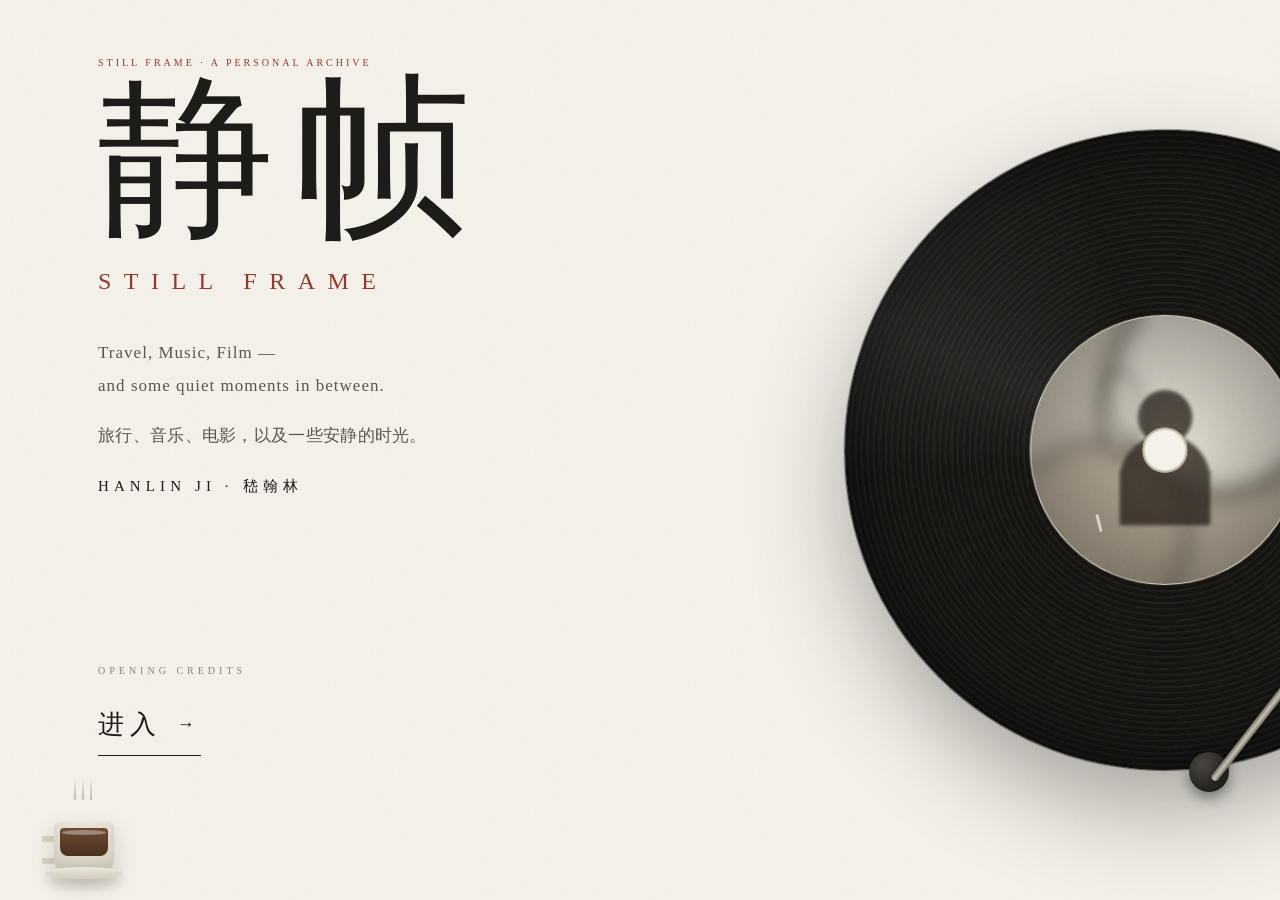
==== index.html @ 7af63ce1 "first commit" ====
<!DOCTYPE html>
<html lang="zh-CN">
<head>
  <meta charset="UTF-8">
  <meta name="viewport" content="width=device-width, initial-scale=1.0">
  <meta name="description" content="静帧 · 嵇翰林 HANLIN JI 的个人网站。旅行、音乐、电影，以及一些安静的时光。">
  <meta name="theme-color" content="#f4f1ea">
  <title>静帧 · Still Frame — 嵇翰林</title>
  <link rel="stylesheet" href="style1.css">
</head>
<body>
  <a class="skip-link" href="#main">跳到主要内容</a>

  <main id="main" class="cover">
    <div class="cover__inner">
      <p class="kicker kicker--russet">STILL FRAME · A PERSONAL ARCHIVE</p>
      <h1 class="cover__brand">静帧</h1>
      <p class="cover__brand-en">STILL FRAME</p>
      <p class="cover__sub">Travel, Music, Film —<br>and some quiet moments in between.</p>
      <p class="cover__sub-cn">旅行、音乐、电影，以及一些安静的时光。</p>
      <p class="cover__name">HANLIN JI · 嵇翰林</p>

      <div class="cover__entry">
        <span class="opening-credits">Opening Credits</span>
        <a class="enter-btn" href="journal1.html">
          进入
          <span class="arrow" aria-hidden="true">→</span>
        </a>
      </div>
    </div>

    <!-- 唱片场景（纯装饰） -->
    <div class="vinyl-scene" aria-hidden="true">
      <div class="vinyl">
        <div class="vinyl__disc">
          <div class="vinyl__label">
            <img src="assets/portrait1.jpg" alt="占位照片：此处可替换为嵇翰林本人照片">
          </div>
          <div class="vinyl__hole"></div>
        </div>
      </div>
      <div class="tonearm">
        <div class="tonearm__pivot"></div>
        <div class="tonearm__arm"></div>
        <div class="tonearm__head"></div>
        <div class="tonearm__needle"></div>
      </div>
    </div>

    <!-- 咖啡杯（唱片另一侧，不旋转） -->
    <div class="coffee" aria-hidden="true">
      <span class="coffee__steam"></span>
      <span class="coffee__steam"></span>
      <span class="coffee__steam"></span>
      <div class="coffee__handle"></div>
      <div class="coffee__cup"></div>
      <div class="coffee__saucer"></div>
    </div>
  </main>

  <script src="app1.js"></script>
</body>
</html>
---- style1.css ----
/* ============================================================
   静帧 · Still Frame
   主题：纸上放映室 · The Paper Screening Room
   纯 HTML / CSS / JavaScript — 无框架
   一屏呈现：每页占满一个视口，不产生纵向滚动
   ============================================================ */

/* ---------- 设计令牌 ---------- */
:root {
  --paper: #f4f1ea;
  --paper-2: #ece7dc;
  --paper-3: #e4ded2;
  --ink: #1e1c18;
  --ink-soft: #5c574d;
  --ink-faint: #8a8375;
  --slate: #6e7b84;
  --coffee: #7a5c43;
  --coffee-deep: #5e4430;
  --russet: #8c3b2e;
  --russet-deep: #6e2c22;
  --line: #d8d1c2;
  --line-strong: #c3b9a6;

  --font-serif: "Songti SC", "STSong", "SimSun", "Noto Serif SC", "Source Han Serif SC", serif;
  --font-sans: "PingFang SC", "Hiragino Sans GB", "Microsoft YaHei", "Source Han Sans SC", "Segoe UI", sans-serif;
  --font-latin: "Georgia", "Times New Roman", "Iowan Old Style", serif;

  --shell-max: 1180px;
  --gutter: clamp(18px, 4vw, 48px);
  --head-h: 56px;
  --foot-h: 58px;
  --ease: cubic-bezier(.2, .7, .3, 1);
}

*, *::before, *::after { box-sizing: border-box; }
html { -webkit-text-size-adjust: 100%; }

body {
  margin: 0;
  height: 100dvh;
  display: flex;
  flex-direction: column;
  overflow: hidden;
  background: var(--paper);
  color: var(--ink);
  font-family: var(--font-sans);
  font-size: 15px;
  line-height: 1.7;
  letter-spacing: 0.02em;
  -webkit-font-smoothing: antialiased;
}

/* ============================================================
   页面转场：推拉镜头（进入推近 / 离开拉远）
   ============================================================ */
/* 进入：镜头缓缓推近，画面由远及近落定 */
.page, .cover {
  animation: lens-in .9s cubic-bezier(.16, 1, .3, 1) both;
}
@keyframes lens-in {
  from {
    opacity: 0;
    transform: scale(1.06);
  }
  to {
    opacity: 1;
    transform: scale(1);
  }
}

/* 离开：镜头拉远，画面缩小淡出 */
body.is-leaving .page,
body.is-leaving .cover {
  animation: lens-out .45s cubic-bezier(.55, 0, 1, .45) both;
}
@keyframes lens-out {
  from {
    opacity: 1;
    transform: scale(1);
  }
  to {
    opacity: 0;
    transform: scale(.955);
  }
}
body::before {
  content: "";
  position: fixed; inset: 0; z-index: 0; pointer-events: none; opacity: 0.5;
  background-image: url("data:image/svg+xml,%3Csvg xmlns='http://www.w3.org/2000/svg' width='180' height='180'%3E%3Cfilter id='n'%3E%3CfeTurbulence type='fractalNoise' baseFrequency='0.85' numOctaves='2' stitchTiles='stitch'/%3E%3C/filter%3E%3Crect width='100%25' height='100%25' filter='url(%23n)' opacity='0.05'/%3E%3C/svg%3E");
}
img { max-width: 100%; display: block; }
a { color: inherit; }
button { font-family: inherit; font-size: inherit; color: inherit; background: none; border: none; cursor: pointer; padding: 0; }
:focus-visible { outline: 2px solid var(--russet); outline-offset: 3px; border-radius: 2px; }
::selection { background: var(--russet); color: var(--paper); }

.sr-only {
  position: absolute; width: 1px; height: 1px; padding: 0; margin: -1px;
  overflow: hidden; clip: rect(0,0,0,0); white-space: nowrap; border: 0;
}
.skip-link {
  position: absolute; left: 12px; top: -60px; z-index: 200;
  background: var(--ink); color: var(--paper);
  padding: 10px 18px; font-size: 12px; letter-spacing: .12em;
  transition: top .2s var(--ease);
}
.skip-link:focus { top: 12px; }

.shell {
  position: relative; z-index: 1;
  width: 100%; max-width: var(--shell-max);
  margin-inline: auto; padding-inline: var(--gutter);
}
.kicker {
  font-family: var(--font-latin); font-size: 10px;
  letter-spacing: .3em; text-transform: uppercase; color: var(--ink-faint); margin: 0;
}
.kicker--russet { color: var(--russet); }
.page-title {
  font-family: var(--font-serif); font-weight: 500;
  letter-spacing: .04em; line-height: 1.24; margin: 0;
  font-size: clamp(24px, 4.2vw, 46px);
}
.page-title .em { color: var(--russet); }

/* ---------- 顶部导航（紧凑单行） ---------- */
.site-head {
  position: relative; z-index: 50;
  flex: 0 0 auto; height: var(--head-h);
  display: flex; align-items: center; justify-content: space-between;
  gap: 20px; padding: 0 var(--gutter);
  border-bottom: 1px solid var(--line);
}
.brand {
  text-decoration: none; font-family: var(--font-serif);
  font-size: 17px; letter-spacing: .12em; white-space: nowrap; line-height: 1.2;
}
.brand small {
  display: block; font-family: var(--font-latin);
  font-size: 8px; letter-spacing: .3em; text-transform: uppercase; color: var(--ink-faint);
}
.site-nav { display: flex; align-items: center; gap: 2px 14px; }
.site-nav a {
  text-decoration: none; font-size: 13px; letter-spacing: .05em; color: var(--ink-soft);
  padding: 6px 2px; position: relative; min-height: 44px;
  display: inline-flex; align-items: center;
}
.site-nav a::after {
  content: ""; position: absolute; left: 0; right: 100%; bottom: 3px;
  height: 1px; background: var(--russet); transition: right .3s var(--ease);
}
.site-nav a:hover { color: var(--ink); }
.site-nav a:hover::after { right: 0; }
.site-nav a[aria-current="page"] { color: var(--russet); }
.site-nav a[aria-current="page"]::after { right: 0; }
.menu-btn {
  display: none; min-height: 44px; min-width: 44px;
  align-items: center; justify-content: center;
  font-family: var(--font-latin); font-size: 11px; letter-spacing: .26em;
  color: var(--ink); border: 1px solid var(--line-strong); padding: 0 14px;
}
.menu-btn:hover { border-color: var(--russet); color: var(--russet); }

/* ---------- 页面主体：占满剩余视口 ---------- */
.page {
  position: relative; z-index: 1;
  flex: 1; min-height: 0;
  display: flex; flex-direction: column;
  overflow: hidden;
}
.page.shell { padding-inline: var(--gutter); }
.page-intro { flex: 0 0 auto; padding: 16px 0 12px; }

/* ---------- 页脚：继续放映 ---------- */
.next-film-wrap {
  flex: 0 0 auto; height: var(--foot-h);
  border-top: 1px solid var(--line);
  display: flex; align-items: center; justify-content: flex-start;
}
.page:not(.shell) .next-film-wrap { padding-inline: var(--gutter); }
.next-film {
  display: inline-flex; align-items: baseline; gap: 14px;
  text-decoration: none; font-family: var(--font-serif);
  font-size: 18px; letter-spacing: .1em;
  padding: 8px 0 4px; min-height: 44px;
  border-bottom: 1px solid var(--line-strong);
  transition: color .3s var(--ease), border-color .3s var(--ease);
}
.next-film .arrow { font-family: var(--font-latin); font-size: .8em; transition: transform .3s var(--ease); }
.next-film:hover { color: var(--russet); border-color: var(--russet); }
.next-film:hover .arrow { transform: translateX(8px); }

/* ============================================================
   首页 · 封面（单屏）
   ============================================================ */
.cover {
  position: relative; flex: 1; min-height: 0;
  overflow: hidden; display: flex; flex-direction: column;
}
.cover__inner {
  position: relative; z-index: 2; flex: 1;
  max-width: var(--shell-max); margin-inline: auto; width: 100%;
  padding: clamp(28px, 6vh, 60px) var(--gutter) clamp(110px, 16vh, 170px);
  display: flex; flex-direction: column; justify-content: center;
  pointer-events: none;
}
.cover__inner > * { pointer-events: auto; }
.cover__brand {
  font-family: var(--font-serif); font-weight: 500;
  line-height: 1; letter-spacing: .12em;
  margin: 0 0 clamp(6px, 1.5vh, 14px);
  font-size: clamp(64px, 15vw, 176px);
  white-space: nowrap;
}
.cover__brand-en {
  font-family: var(--font-latin);
  font-size: clamp(15px, 2.6vw, 24px);
  letter-spacing: .52em;
  text-transform: uppercase;
  color: var(--russet);
  margin: 0 0 clamp(20px, 4vh, 36px);
}
.cover__sub {
  font-family: var(--font-latin); font-size: clamp(13px, 1.8vw, 17px);
  letter-spacing: .06em;
  line-height: 1.9; color: var(--ink-soft); max-width: 46ch;
  margin: 0 0 clamp(10px, 2vh, 18px);
}
.cover__sub-cn {
  font-family: var(--font-serif); font-size: clamp(13px, 1.8vw, 17px);
  line-height: 1.9; color: var(--ink-soft);
  margin: 0 0 clamp(14px, 2.5vh, 22px);
}
.cover__name {
  font-family: var(--font-latin); font-size: clamp(12px, 1.5vw, 15px);
  letter-spacing: .34em; margin: 0 0 clamp(20px, 5vh, 44px);
}
.cover__entry { margin-top: auto; }
.opening-credits {
  display: block; font-family: var(--font-latin); font-size: 10px;
  letter-spacing: .4em; text-transform: uppercase; color: var(--ink-faint); margin-bottom: 12px;
}
.enter-btn {
  display: inline-flex; align-items: center; gap: 14px;
  text-decoration: none; font-family: var(--font-serif);
  font-size: clamp(20px, 2.6vw, 26px); letter-spacing: .24em;
  padding: 12px 0 8px; min-height: 52px; border-bottom: 1px solid var(--ink);
  transition: color .3s var(--ease), border-color .3s var(--ease);
}
.enter-btn .arrow { font-family: var(--font-latin); font-size: .7em; transition: transform .3s var(--ease); }
.enter-btn:hover { color: var(--russet); border-color: var(--russet); }
.enter-btn:hover .arrow { transform: translateX(8px); }

.vinyl-scene { position: absolute; inset: 0; z-index: 1; pointer-events: none; }
.vinyl {
  position: absolute; top: 50%; right: 0;
  transform: translate(32%, -50%);
  width: clamp(300px, 58vw, 640px);
  aspect-ratio: 1; border-radius: 50%;
}
.vinyl__disc {
  position: absolute; inset: 0; border-radius: 50%;
  will-change: transform; animation: spin 26s linear infinite;
  background:
    radial-gradient(circle at 50% 50%, rgba(244,241,234,0) 0 27%, var(--line-strong) 27.4%, rgba(244,241,234,0) 27.9%),
    radial-gradient(circle at 50% 50%, rgba(244,241,234,0) 0 74%, rgba(255,255,255,.04) 74.5%, rgba(255,255,255,0) 75%),
    repeating-radial-gradient(circle at 50% 50%, #141311 0 2px, #201f1b 2px 4px, #171613 4px 6px),
    linear-gradient(130deg, #201f1b, #11100e 55%, #26241f);
  box-shadow: 0 0 0 1px rgba(0,0,0,.5), inset 0 0 60px rgba(0,0,0,.6), 0 40px 90px rgba(30,28,24,.35);
}
.vinyl__disc::before {
  content: ""; position: absolute; inset: 0; border-radius: 50%;
  background: conic-gradient(from 200deg, rgba(255,255,255,0) 0 18%, rgba(255,255,255,.07) 26%, rgba(255,255,255,0) 40% 100%);
}
.vinyl__label {
  position: absolute; inset: 29%; border-radius: 50%; overflow: hidden;
  background: var(--paper-2); box-shadow: 0 0 0 1px var(--line), inset 0 0 0 6px var(--paper-3);
}
.vinyl__label img { width: 100%; height: 100%; object-fit: cover; }
.vinyl__hole {
  position: absolute; left: 50%; top: 50%; width: 7%; aspect-ratio: 1;
  transform: translate(-50%, -50%); border-radius: 50%;
  background: var(--paper); box-shadow: inset 0 0 0 2px var(--line-strong);
}
.tonearm { position: absolute; right: 4%; bottom: 12%; width: 260px; height: 260px; }
.tonearm__pivot {
  position: absolute; right: 0; bottom: 0; width: 40px; height: 40px; border-radius: 50%;
  background: radial-gradient(circle at 35% 30%, #4a4742, #24221e 70%);
  box-shadow: 0 6px 14px rgba(0,0,0,.4);
}
.tonearm__arm {
  position: absolute; right: 12px; bottom: 12px; width: 8px; height: 190px; border-radius: 4px;
  background: linear-gradient(90deg, #6f6a60, #c9c3b6 50%, #6f6a60);
  transform-origin: 50% 100%; transform: rotate(38deg);
  box-shadow: 0 2px 6px rgba(0,0,0,.35);
}
.tonearm__head {
  position: absolute; right: 12px; bottom: 12px; width: 8px; height: 190px;
  transform-origin: 50% 100%; transform: rotate(38deg);
}
.tonearm__head::after {
  content: ""; position: absolute; left: 50%; top: -12px; transform: translateX(-50%);
  width: 42px; height: 28px; border-radius: 8px 8px 12px 12px;
  background: linear-gradient(180deg, #33302b, #1b1a17); box-shadow: 0 4px 10px rgba(0,0,0,.4);
}
.tonearm__needle {
  position: absolute; left: 50%; top: -18px; transform: translateX(-50%) rotate(-14deg);
  width: 3px; height: 18px; background: #d8d2c4; border-radius: 2px;
}
.coffee { position: absolute; left: var(--gutter); bottom: 26px; width: 72px; height: 96px; z-index: 2; }
.coffee__steam {
  position: absolute; left: 50%; width: 2px; height: 22px; border-radius: 2px;
  background: linear-gradient(180deg, rgba(138,131,117,0), rgba(138,131,117,.5));
  transform-origin: 50% 100%;
}
.coffee__steam:nth-child(1) { margin-left: -10px; animation: steam 3.4s ease-in-out infinite; }
.coffee__steam:nth-child(2) { margin-left: -2px; animation: steam 4.1s ease-in-out .8s infinite; }
.coffee__steam:nth-child(3) { margin-left: 6px; animation: steam 3.7s ease-in-out 1.6s infinite; }
.coffee__cup {
  position: absolute; left: 50%; bottom: 0; transform: translateX(-50%);
  width: 60px; height: 52px; border-radius: 6px 6px 14px 14px;
  background: linear-gradient(180deg, #e8e3d8, #d8d2c4);
  box-shadow: inset 0 -10px 14px rgba(0,0,0,.08), 0 10px 22px rgba(30,28,24,.18);
}
.coffee__cup::before {
  content: ""; position: absolute; left: 6px; right: 6px; top: 6px; bottom: 18px;
  border-radius: 4px 4px 8px 8px; background: linear-gradient(180deg, #6e4a30, #4a3020);
}
.coffee__cup::after {
  content: ""; position: absolute; left: 8px; top: 8px; right: 8px; height: 5px;
  border-radius: 50%; background: rgba(255,255,255,.35);
}
.coffee__handle {
  position: absolute; left: 50%; bottom: 10px; margin-left: -42px;
  width: 24px; height: 28px; border: 6px solid #d8d2c4; border-left: none;
  border-radius: 0 16px 16px 0;
}
.coffee__saucer {
  position: absolute; left: 50%; bottom: -5px; transform: translateX(-50%);
  width: 78px; height: 12px; border-radius: 50%;
  background: linear-gradient(180deg, #ece7dc, #d4cdbd); box-shadow: 0 6px 12px rgba(30,28,24,.18);
}
@keyframes spin { to { transform: rotate(360deg); } }
@keyframes steam {
  0% { opacity: 0; transform: translateY(0) scaleX(1) rotate(0deg); }
  30% { opacity: .6; }
  70% { opacity: .3; }
  100% { opacity: 0; transform: translateY(-20px) scaleX(1.3) rotate(6deg); }
}

/* ============================================================
   journal · 纸上电影档案墙（单屏 3×3 网格）
   ============================================================ */
.journal-head {
  flex: 0 0 auto; height: var(--head-h);
  display: flex; align-items: center; justify-content: space-between;
  gap: 20px; padding: 0 var(--gutter); border-bottom: 1px solid var(--line);
}
.journal-edition {
  font-family: var(--font-latin); font-size: 10px;
  letter-spacing: .32em; text-transform: uppercase; color: var(--ink-faint);
}
.back-cover {
  text-decoration: none; font-size: 13px; letter-spacing: .08em; color: var(--ink-soft);
  display: inline-flex; align-items: center; gap: 8px; min-height: 44px; padding: 8px 2px;
}
.back-cover:hover { color: var(--russet); }

.archive {
  flex: 1; min-height: 0;
  display: grid; grid-template-columns: minmax(220px, 320px) 1fr;
  gap: clamp(24px, 4.5vw, 64px); align-items: stretch;
  padding: 20px var(--gutter) 0; overflow: hidden;
}
.archive__intro {
  display: flex; flex-direction: column;
  min-height: 0; border-right: 1px solid var(--line);
  padding-right: clamp(20px, 3vw, 44px);
}
.archive__title {
  font-family: var(--font-serif); font-weight: 500; letter-spacing: .06em;
  font-size: clamp(40px, 6.5vw, 82px); line-height: 1.06; margin: 12px 0 18px;
}
.archive__title .t2 { color: var(--russet); }
.archive__note { font-family: var(--font-serif); font-size: 13.5px; line-height: 1.95; color: var(--ink-soft); margin: 0 0 18px; }
.archive__still {
  margin: auto 0 16px; position: relative;
}
.archive__still img {
  width: 100%; aspect-ratio: 4/3; object-fit: cover;
  border: 1px solid var(--line); filter: saturate(.82) contrast(.96);
  box-shadow: 8px 8px 0 var(--paper-3);
}
.archive__meta {
  font-family: var(--font-latin); font-size: 9px;
  letter-spacing: .3em; text-transform: uppercase; color: var(--ink-faint);
}

.archive__wall {
  list-style: none; margin: 0; padding: 0;
  display: flex; flex-direction: column; justify-content: center;
  gap: 0; min-height: 0;
}
.archive__item {
  position: relative;
  display: grid; grid-template-columns: 54px 1fr auto;
  align-items: center; gap: 16px;
  padding: 14px 10px;
  border-bottom: 1px solid var(--line);
  text-decoration: none;
  transition: transform .35s var(--ease), background .35s var(--ease), border-color .35s var(--ease);
}
.archive__item:first-child { border-top: 1px solid var(--line); }
/* 错落有秩序：偶数项轻微右移 */
.archive__item:nth-child(even) { margin-left: 18px; }
.archive__item:hover {
  transform: translateX(6px);
  background: var(--paper-2);
  border-color: var(--russet);
}
.archive__item::before {
  content: ""; position: absolute; left: 0; top: 0; bottom: 0; width: 2px;
  background: var(--russet); opacity: 0; transition: opacity .35s var(--ease);
}
.archive__item:hover::before { opacity: 1; }
.archive__num {
  font-family: var(--font-latin); font-size: 13px; letter-spacing: .14em;
  color: var(--ink-faint); transition: color .3s var(--ease);
}
.archive__item:hover .archive__num { color: var(--russet); }
.archive__text .t {
  font-family: var(--font-serif); font-size: clamp(19px, 2.4vw, 24px);
  letter-spacing: .08em; margin: 0 0 2px;
}
.archive__text .d { font-size: 12.5px; color: var(--ink-soft); margin: 0; line-height: 1.5; }
.archive__arrow {
  font-family: var(--font-latin); font-size: 18px;
  color: var(--ink-faint); transition: transform .3s var(--ease), color .3s var(--ease);
}
.archive__item:hover .archive__arrow { color: var(--russet); transform: translateX(6px); }

/* ============================================================
   about · 生活方式档案（单屏）
   ============================================================ */
.profile {
  flex: 0 0 auto; display: grid; grid-template-columns: 1.05fr .95fr;
  gap: clamp(16px, 3.5vw, 48px); align-items: center; padding: 10px 0 12px;
}
.profile__lead { font-family: var(--font-serif); font-size: clamp(16px, 2.4vw, 22px); line-height: 1.9; margin: 8px 0 0; }
.profile__still img { width: 100%; aspect-ratio: 16/10; object-fit: cover; border: 1px solid var(--line); filter: saturate(.8); }
.profile__still .cap { font-family: var(--font-latin); font-size: 9px; letter-spacing: .26em; text-transform: uppercase; color: var(--ink-faint); margin-top: 6px; }

.themes {
  flex: 0 0 auto; display: grid; grid-template-columns: repeat(4, 1fr);
  border-top: 1px solid var(--line); border-bottom: 1px solid var(--line);
}
.theme-block { padding: 14px 20px 14px 0; border-right: 1px solid var(--line); }
.theme-block:last-child { border-right: none; }
.theme-block + .theme-block { padding-left: 20px; }
.theme-block .no { font-family: var(--font-latin); font-size: 10px; letter-spacing: .22em; color: var(--russet); }
.theme-block h3 { font-family: var(--font-serif); font-weight: 500; letter-spacing: .1em; font-size: 18px; margin: 6px 0 6px; }
.theme-block p { font-size: 12.5px; color: var(--ink-soft); margin: 0; }

.coffee-note {
  flex: 0 0 auto; display: grid; grid-template-columns: .72fr 1.28fr;
  gap: clamp(16px, 3vw, 40px); align-items: center; padding: 14px 0 0;
}
.coffee-note blockquote { margin: 0; font-family: var(--font-serif); font-size: clamp(15px, 2.1vw, 20px); line-height: 2; }
.coffee-note blockquote .q { color: var(--russet); }

/* 我的照片：等比缩小 + 重叠 + 轻微旋转，点击可切换叠放顺序 */
.photo-stack {
  position: relative;
  width: min(320px, 100%);
  aspect-ratio: 16 / 11;
  cursor: pointer;
}
.photo-stack:focus-visible { outline: 2px solid var(--russet); outline-offset: 6px; }
.photo-stack img {
  position: absolute;
  width: 74%;
  height: auto;
  border: 4px solid #fbf8f1;
  box-shadow: 0 6px 16px rgba(30,28,24,.28);
  object-fit: cover;
  filter: saturate(.9);
  transition: transform .4s var(--ease), z-index 0s;
}
.photo-stack__a {
  left: 0;
  top: 4%;
  transform: rotate(-3deg);
  z-index: 1;
}
.photo-stack__b {
  right: 0;
  bottom: 2%;
  transform: rotate(4deg);
  z-index: 2;
}
.photo-stack:hover .photo-stack__a { transform: rotate(-5deg) translateY(-3px); }
.photo-stack:hover .photo-stack__b { transform: rotate(6deg) translateY(-3px); }
/* 切换：下层照片 b 移到上层，同时两者错开位置 */
.photo-stack.is-swapped .photo-stack__a {
  z-index: 2;
  transform: rotate(3deg) translate(18%, 14%);
}
.photo-stack.is-swapped .photo-stack__b {
  z-index: 1;
  transform: rotate(-4deg) translate(-12%, -10%);
}
.photo-stack.is-swapped:hover .photo-stack__a { transform: rotate(4deg) translate(18%, 10%); }
.photo-stack.is-swapped:hover .photo-stack__b { transform: rotate(-6deg) translate(-12%, -14%); }

.identity {
  flex: 0 0 auto;
  display: grid;
  grid-template-columns: repeat(5, 1fr);
  grid-template-rows: repeat(2, auto);
  border-top: 1px solid var(--line);
  border-bottom: 1px solid var(--line);
  margin-top: 14px;
}
.identity__item {
  padding: 12px 16px 12px 0;
  border-right: 1px solid var(--line);
}
.identity__item:nth-child(5n) { border-right: none; }
.identity__item + .identity__item { padding-left: 16px; }
.identity__item:nth-child(n+6) { border-top: 1px solid var(--line); }
.identity__label {
  display: block;
  font-family: var(--font-latin);
  font-size: 9px;
  letter-spacing: .28em;
  text-transform: uppercase;
  color: var(--ink-faint);
  margin-bottom: 6px;
}
.identity__value {
  font-family: var(--font-serif);
  font-size: 16px;
  letter-spacing: .05em;
  color: var(--ink);
  white-space: nowrap;
}

.about-extras {
  flex: 0 0 auto;
  display: flex;
  align-items: center;
  gap: clamp(20px, 4vw, 56px);
  padding: 14px 0 0;
}
.about-tags {
  display: flex;
  align-items: center;
  flex-wrap: wrap;
  gap: 8px;
}
.about-tags__label {
  font-family: var(--font-latin);
  font-size: 9px;
  letter-spacing: .28em;
  text-transform: uppercase;
  color: var(--ink-faint);
  margin-right: 6px;
}
.about-tag {
  font-family: var(--font-serif);
  font-size: 13px;
  letter-spacing: .08em;
  padding: 4px 14px;
  border: 1px solid var(--line-strong);
  border-radius: 999px;
  color: var(--ink-soft);
}
.about-motto {
  margin: 0 0 0 auto;
  font-family: var(--font-serif);
  font-size: clamp(14px, 1.9vw, 17px);
  line-height: 1.9;
  color: var(--ink-soft);
  text-align: right;
}
.about-motto .q { color: var(--russet); }

/* ============================================================
   关系 · 软木板照片墙（错落，一屏完整呈现）
   ============================================================ */
.rel-board {
  flex: 1;
  min-height: 0;
  overflow: hidden;
  display: flex;
  flex-wrap: wrap;
  align-items: center;
  justify-content: center;
  align-content: center;
  column-gap: clamp(18px, 2.4vw, 30px);
  row-gap: clamp(16px, 2vw, 26px);
  /* 软木板质感 */
  background:
    radial-gradient(circle at 20% 30%, rgba(90,60,35,.16) 0 1.5px, transparent 2px),
    radial-gradient(circle at 80% 70%, rgba(90,60,35,.14) 0 1.5px, transparent 2px),
    radial-gradient(circle at 50% 15%, rgba(90,60,35,.12) 0 1px, transparent 1.6px),
    linear-gradient(140deg, #c9a77a, #bd9870 55%, #d2b183);
  background-size: 90px 90px, 70px 70px, 55px 55px, 100% 100%;
  border: 1px solid rgba(120,85,50,.35);
  box-shadow: inset 0 0 40px rgba(70,45,20,.25), inset 0 0 4px rgba(70,45,20,.2);
  padding: clamp(16px, 2.5vw, 30px);
}

.rel-pin {
  position: relative;
  flex: 0 0 auto;
  background: #fdfaf3;
  padding: 7px 7px 11px;
  box-shadow:
    0 1px 2px rgba(40,25,10,.2),
    0 8px 22px rgba(40,25,10,.32);
  transition: transform .4s var(--ease), box-shadow .4s var(--ease);
  cursor: zoom-in;
}
/* 照片等比缩小：按各自宽高比设定宽度，错落 + 轻微旋转 + 垂直波浪 */
.rel-pin:nth-child(1) { width: clamp(96px, 11vw, 130px); transform: rotate(-2.6deg); }
.rel-pin:nth-child(2) { width: clamp(130px, 16vw, 190px); transform: rotate(1.8deg) translateY(10px); }
.rel-pin:nth-child(3) { width: clamp(150px, 18vw, 215px); transform: rotate(-1.2deg) translateY(2px); }
.rel-pin:nth-child(4) { width: clamp(128px, 15.5vw, 185px); transform: rotate(2.4deg) translateY(12px); }
.rel-pin:nth-child(5) { width: clamp(120px, 14.5vw, 172px); transform: rotate(-1.8deg) translateY(-4px); }
.rel-pin:hover {
  transform: rotate(0deg) translateY(-6px);
  box-shadow:
    0 2px 4px rgba(40,25,10,.22),
    0 16px 34px rgba(40,25,10,.4);
  z-index: 4;
}
/* 图钉：更精致的金属图钉 */
.rel-pin::before {
  content: "";
  position: absolute;
  top: -8px; left: 50%;
  transform: translateX(-50%);
  width: 14px; height: 14px;
  border-radius: 50%;
  background: radial-gradient(circle at 32% 28%, #ffd98a, #dfa83f 45%, #a87922 70%, #7a5a1c);
  box-shadow: 0 2px 4px rgba(40,25,10,.5), inset 0 -1px 1px rgba(0,0,0,.3);
  z-index: 3;
}
.rel-pin::after {
  content: "";
  position: absolute;
  top: -2px; left: 50%;
  transform: translateX(-50%);
  width: 4px; height: 4px;
  border-radius: 50%;
  background: rgba(255,255,255,.55);
  z-index: 4;
  pointer-events: none;
}
.rel-pin img {
  width: 100%;
  height: auto;
  display: block;
  filter: sepia(.04) saturate(.95) contrast(1.01);
}
.rel-pin figcaption {
  padding-top: 8px;
  text-align: center;
}
.rel-pin__name {
  font-family: var(--font-serif);
  font-size: 13px;
  letter-spacing: .08em;
  color: var(--ink);
  display: inline-block;
  border-bottom: 1px solid var(--line-strong);
  padding-bottom: 1px;
}
.rel-note {
  flex: 0 0 auto;
  margin: 10px 0 0;
  font-size: 11px;
  color: var(--ink-faint);
  line-height: 1.6;
}

/* 照片点击放大查看（lightbox） */
.rel-lightbox {
  position: fixed;
  inset: 0;
  z-index: 2000;
  background: rgba(30, 26, 20, .6);
  backdrop-filter: blur(6px);
  -webkit-backdrop-filter: blur(6px);
  display: flex;
  align-items: center;
  justify-content: center;
  padding: 5vh 5vw;
  opacity: 0;
  pointer-events: none;
  transition: opacity .3s var(--ease);
}
.rel-lightbox.is-open {
  opacity: 1;
  pointer-events: auto;
}
.rel-lightbox__stage {
  position: relative;
  transform: scale(.92);
  transition: transform .3s var(--ease);
}
.rel-lightbox.is-open .rel-lightbox__stage { transform: scale(1); }
/* 放大视图复用照片墙的相框样式 */
.rel-lightbox .rel-pin {
  width: min(78vw, 620px);
  max-width: none;
  transform: none;
  padding: 12px 12px 18px;
  background: #fdfaf3;
  box-shadow: 0 30px 70px rgba(0,0,0,.55), 0 4px 12px rgba(0,0,0,.3);
  cursor: default;
}
.rel-lightbox .rel-pin:hover { transform: none; }
.rel-lightbox .rel-pin::before {
  width: 18px; height: 18px;
  top: -9px;
}
.rel-lightbox .rel-pin::after {
  width: 5px; height: 5px;
  top: -2px;
}
.rel-lightbox .rel-pin img {
  width: 100%;
  height: auto;
  max-height: 74vh;
  object-fit: contain;
}
.rel-lightbox .rel-pin__name { font-size: 17px; }
.rel-lightbox__close {
  position: absolute;
  top: -44px;
  right: 0;
  width: 40px;
  height: 40px;
  border-radius: 50%;
  border: 1px solid rgba(255,255,255,.4);
  background: rgba(0,0,0,.35);
  color: #fff;
  font-size: 22px;
  line-height: 1;
  display: inline-flex;
  align-items: center;
  justify-content: center;
  cursor: pointer;
  transition: background .3s var(--ease), transform .3s var(--ease);
}
.rel-lightbox__close:hover { background: rgba(0,0,0,.6); transform: rotate(90deg); }
.rel-lightbox__hint {
  position: absolute;
  top: -40px;
  left: 0;
  color: rgba(255,255,255,.6);
  font-family: var(--font-latin);
  font-size: 10px;
  letter-spacing: .2em;
  text-transform: uppercase;
}

/* ============================================================
   journeys · 中国地图（单屏，地图铺满）
   ============================================================ */
.map-stage { flex: 1; min-height: 0; display: flex; align-items: center; justify-content: center; padding: 4px 0; }
.map-stage svg { width: 100%; height: 100%; display: block; }
.map-stage .province { fill: #f7f4ec; stroke: var(--slate); stroke-width: 0.7; }
.map-stage .island { fill: #f7f4ec; stroke: var(--slate); stroke-width: 0.9; }
.map-stage .guangdong { fill: rgba(122,92,67,.16); stroke: var(--coffee); stroke-width: 1.3; }
.map-stage .south-sea { fill: #f7f4ec; stroke: var(--slate); stroke-width: 0.6; }
.map-stage .map-inset-label { font-family: var(--font-serif); font-size: 13px; fill: var(--ink-soft); }
.map-stage .route { fill: none; stroke: var(--slate); stroke-width: 1.6; stroke-dasharray: 2 6; stroke-linecap: round; opacity: .8; }
.map-stage .city { cursor: pointer; }
.map-stage .city circle.dot {
  fill: var(--coffee); stroke: var(--russet); stroke-width: 2;
  transition: r .2s var(--ease), fill .2s var(--ease);
}
.map-stage .city text {
  font-family: var(--font-serif); font-size: 15px; letter-spacing: .05em;
  fill: var(--ink-soft); paint-order: stroke; stroke: var(--paper); stroke-width: 4px;
  transition: fill .2s var(--ease);
}
.map-stage .city:hover circle.dot, .map-stage .city:focus circle.dot { fill: var(--russet); r: 7.5; }
.map-stage .city:hover text, .map-stage .city:focus text { fill: var(--russet); }
.map-stage .city:focus { outline: none; }

.map-legend {
  flex: 0 0 auto; display: flex; flex-wrap: wrap; gap: 18px; align-items: center;
  padding: 8px 0 10px; font-size: 12px; color: var(--ink-soft);
}
.map-legend .swatch { display: inline-flex; align-items: center; gap: 8px; }
.map-legend .dot { width: 10px; height: 10px; border-radius: 50%; background: var(--coffee); box-shadow: inset 0 0 0 2px var(--russet); }
.map-legend .line { width: 30px; height: 0; border-top: 2px dashed var(--slate); }

.journey-copy {
  flex: 0 0 auto; display: grid; grid-template-columns: 1.1fr .9fr;
  gap: clamp(16px, 3vw, 40px); align-items: center; padding: 12px 0;
  border-top: 1px solid var(--line);
}
.journey-copy blockquote { margin: 0; font-family: var(--font-serif); font-size: clamp(14px, 2vw, 18px); line-height: 1.9; color: var(--ink-soft); }
.journey-copy .lines p { font-family: var(--font-serif); margin: 0 0 6px; line-height: 1.7; font-size: 14px; }
.journey-copy .lines p::before { content: "— "; color: var(--russet); }

/* ============================================================
   music · 唱片（单屏，分类排版）
   ============================================================ */
.now-playing {
  flex: 0 0 auto; display: grid; grid-template-columns: 150px 1fr;
  gap: clamp(18px, 3.5vw, 48px); align-items: center; padding: 10px 0;
}
.now-playing__cover {
  position: relative; width: 150px; aspect-ratio: 1; border-radius: 50%;
  overflow: hidden; box-shadow: 0 16px 40px rgba(30,28,24,.26); border: 1px solid var(--line);
}
.now-playing__cover img { width: 100%; height: 100%; object-fit: cover; filter: saturate(.85); }
.now-playing__cover::after {
  content: ""; position: absolute; left: 50%; top: 50%; width: 14%; aspect-ratio: 1;
  transform: translate(-50%,-50%); border-radius: 50%;
  background: var(--paper); box-shadow: inset 0 0 0 2px var(--line-strong);
}
.now-playing__cover.is-spinning img { animation: spin 16s linear infinite; }
.now-playing__info .track { font-family: var(--font-serif); font-size: clamp(22px, 3.4vw, 32px); letter-spacing: .05em; margin: 6px 0 2px; }
.now-playing__info .artist { color: var(--ink-soft); margin: 0 0 12px; }
.play-btn {
  display: inline-flex; align-items: center; gap: 12px; min-height: 44px;
  padding: 6px 22px; border: 1px solid var(--ink); border-radius: 999px;
  font-family: var(--font-latin); font-size: 12px; letter-spacing: .18em; text-transform: uppercase;
  transition: background .3s var(--ease), color .3s var(--ease);
}
.play-btn:hover { background: var(--ink); color: var(--paper); }
.play-btn .ico { font-size: 14px; line-height: 1; }
.waveform { display: flex; align-items: center; gap: 3px; height: 32px; margin: 8px 0 4px; max-width: 320px; }
.waveform i { flex: 1; display: block; width: 3px; background: var(--slate); opacity: .5; border-radius: 2px; height: 20%; transition: height .3s var(--ease); }
.now-playing.is-playing .waveform i { animation: wave 1.4s ease-in-out infinite; background: var(--russet); }
.now-playing.is-playing .waveform i:nth-child(2n) { animation-delay: .12s; }
.now-playing.is-playing .waveform i:nth-child(3n) { animation-delay: .24s; }
@keyframes wave { 0%, 100% { height: 18%; } 50% { height: 92%; } }

.music-scroll {
  flex: 1;
  min-height: 0;
  overflow: hidden;
  padding: 0 4px 0 0;
}

.music-cats {
  height: 100%;
  display: grid; grid-template-columns: repeat(3, 1fr);
  gap: clamp(14px, 2.5vw, 30px); padding: 14px 0 0;
  align-items: stretch;
}
.cat {
  min-height: 0;
  display: flex; flex-direction: column;
  overflow-y: auto;
  -webkit-overflow-scrolling: touch;
  padding-right: 8px;
}
.cat::-webkit-scrollbar { width: 6px; }
.cat::-webkit-scrollbar-thumb { background: var(--line-strong); border-radius: 3px; }
.cat::-webkit-scrollbar-track { background: transparent; }
.cat__label {
  flex: 0 0 auto; margin: 0 0 12px; padding-bottom: 10px;
  border-bottom: 1px solid var(--line);
  font-family: var(--font-latin); font-size: 11px; letter-spacing: .3em;
  text-transform: uppercase; color: var(--ink-faint);
}
.cat__label .cn { display: block; font-family: var(--font-serif); font-size: 20px; letter-spacing: .1em; color: var(--ink); margin-top: 2px; }
.cat ul { list-style: none; margin: 0; padding: 0; }
.cat li {
  display: flex; align-items: center; gap: 14px;
  padding: 12px 0; border-bottom: 1px solid var(--line);
}
.cat li:last-child { border-bottom: none; }
.cat li img {
  width: 58px; height: 58px; border-radius: 8px; object-fit: cover;
  border: 1px solid var(--line); flex: 0 0 auto;
}
.cat li .t { font-family: var(--font-serif); font-size: 17px; letter-spacing: .05em; }
.cat li .a { display: block; font-size: 11.5px; color: var(--ink-faint); margin-top: 2px; }

/* ============================================================
   films · 真实海报（单屏 4 列）
   ============================================================ */
.film-themes { flex: 0 0 auto; display: flex; flex-wrap: wrap; gap: 10px; padding: 8px 0 12px; }
.film-themes .tag {
  font-family: var(--font-serif); font-size: 13px; letter-spacing: .1em;
  padding: 4px 16px; border: 1px solid var(--line-strong); border-radius: 999px; color: var(--ink-soft);
}
.film-themes .tag--accent { border-color: var(--russet); color: var(--russet); }

.film-reel {
  flex: 1; min-height: 0;
  display: flex; flex-direction: column;
  gap: 10px; overflow: hidden;
}
.film-track {
  flex: 1; min-height: 0;
  display: flex; gap: clamp(14px, 2.5vw, 28px);
  overflow-x: auto; overflow-y: hidden;
  scroll-snap-type: x mandatory;
  scroll-behavior: smooth;
  padding: 2px 2px 10px;
  -webkit-overflow-scrolling: touch;
}
.film-track::-webkit-scrollbar { height: 6px; }
.film-track::-webkit-scrollbar-thumb { background: var(--line-strong); border-radius: 3px; }
.film-track::-webkit-scrollbar-track { background: transparent; }
.film-card {
  flex: 0 0 auto;
  width: clamp(180px, 24vw, 260px);
  display: flex; flex-direction: column; min-height: 0;
  scroll-snap-align: start;
}
.film-card__cover {
  flex: 1; min-height: 0; position: relative; overflow: hidden;
  border: 1px solid var(--line); background: var(--paper-2);
  aspect-ratio: 2/3;
}
.film-card__cover img { width: 100%; height: 100%; object-fit: cover; transition: transform .5s var(--ease); }
.film-card:hover .film-card__cover img { transform: scale(1.05); }
.film-card__index {
  position: absolute; top: 8px; left: 10px;
  font-family: var(--font-latin); font-size: 10px; letter-spacing: .2em;
  color: #fff; text-shadow: 0 1px 6px rgba(0,0,0,.6);
}
.film-card__body { flex: 0 0 auto; padding-top: 8px; }
.film-card__body h3 { font-family: var(--font-serif); font-weight: 500; letter-spacing: .05em; font-size: 18px; margin: 0 0 2px; }
.film-card__body .sub { font-family: var(--font-latin); font-size: 11px; letter-spacing: .08em; color: var(--ink-faint); }
.film-card__meta { display: flex; flex-wrap: wrap; gap: 5px 8px; font-size: 11px; color: var(--ink-soft); margin-top: 6px; }
.film-card__meta .tag { padding: 2px 8px; border: 1px solid var(--line); border-radius: 2px; color: var(--coffee-deep); letter-spacing: .06em; }

.film-reel__controls {
  flex: 0 0 auto;
  display: flex; align-items: center; justify-content: flex-end;
  gap: 18px;
}
.reel-btn {
  min-width: 44px; min-height: 44px;
  display: inline-flex; align-items: center; justify-content: center;
  border: 1px solid var(--line-strong);
  font-family: var(--font-latin); font-size: 20px; color: var(--ink);
  transition: border-color .3s var(--ease), color .3s var(--ease), background .3s var(--ease);
}
.reel-btn:hover { border-color: var(--russet); color: var(--russet); background: var(--paper-2); }
.reel-hint { font-family: var(--font-latin); font-size: 10px; letter-spacing: .2em; text-transform: uppercase; color: var(--ink-faint); }

.film-copyright { flex: 0 0 auto; margin-top: 8px; font-size: 11px; color: var(--ink-faint); line-height: 1.6; }

/* ============================================================
   games · 单屏
   ============================================================ */
.game-list {
  flex: 1; min-height: 0; padding: 10px 0;
  display: flex; flex-direction: column; justify-content: center; gap: 12px;
}
.game-row {
  display: flex; align-items: center; gap: clamp(16px, 3vw, 32px);
  padding: 16px 6px; border: 1px solid var(--line);
}
.game-row__icon {
  flex: 0 0 auto; width: clamp(52px, 6vw, 68px); aspect-ratio: 1;
  border-radius: 16px; overflow: hidden;
  box-shadow: 0 8px 20px rgba(30,28,24,.16), 0 0 0 1px var(--line);
}
.game-row__icon img { width: 100%; height: 100%; object-fit: cover; }
.game-row h3 { font-family: var(--font-serif); font-weight: 500; letter-spacing: .08em; font-size: clamp(20px, 2.6vw, 27px); margin: 0 0 2px; }
.game-row .en { font-family: var(--font-latin); font-size: 11px; letter-spacing: .18em; text-transform: uppercase; color: var(--ink-faint); }
.game-row .desc { font-size: 13px; color: var(--ink-soft); margin: 4px 0 0; max-width: 56ch; }
.game-row .no { margin-left: auto; font-family: var(--font-latin); font-size: 11px; letter-spacing: .18em; color: var(--ink-faint); flex: 0 0 auto; }
.game-note { margin: 10px 0 0; font-size: 11.5px; color: var(--ink-faint); line-height: 1.7; }

/* ============================================================
   learning · 时间轴（单屏，横向 3 节点）
   ============================================================ */
.timeline { flex: 1; min-height: 0; display: flex; align-items: center; padding: 16px 0 4px; }
.timeline__row {
  display: grid; grid-template-columns: repeat(3, 1fr);
  gap: clamp(16px, 3vw, 40px); width: 100%; position: relative;
}
.timeline__row::before {
  content: ""; position: absolute; left: 0; right: 0; top: 7px;
  height: 1px; background: var(--slate); opacity: .4;
}
.timeline__item { position: relative; padding-top: 28px; }
.timeline__dot {
  position: absolute; top: 2px; left: 0; width: 11px; height: 11px; border-radius: 50%;
  background: var(--coffee); box-shadow: 0 0 0 3px var(--paper), 0 0 0 4px var(--line-strong);
}
.timeline__year { font-family: var(--font-latin); font-size: 30px; letter-spacing: .04em; color: var(--coffee); line-height: 1.15; }
.timeline__stage { font-family: var(--font-latin); font-size: 9px; letter-spacing: .28em; text-transform: uppercase; color: var(--russet); margin: 2px 0 8px; }
.timeline__card { background: var(--paper-2); border: 1px solid var(--line); padding: 14px 18px; box-shadow: 3px 3px 0 var(--paper-3); }
.timeline__card h3 { font-family: var(--font-serif); font-weight: 500; letter-spacing: .05em; font-size: 17px; margin: 0 0 6px; }
.timeline__card p { font-size: 12.5px; color: var(--ink-soft); margin: 0; }

/* ============================================================
   honors · 单屏
   ============================================================ */
.honor-section { flex: 0 0 auto; padding: 8px 0; }
.honor-section__head {
  display: flex; align-items: baseline; gap: 14px;
  border-bottom: 1px solid var(--line); padding-bottom: 8px; margin-bottom: 12px;
}
.honor-section__head h2 { font-family: var(--font-serif); font-weight: 500; letter-spacing: .08em; font-size: clamp(20px, 2.8vw, 28px); margin: 0; }
.honor-section__head .no { font-family: var(--font-latin); font-size: 10px; letter-spacing: .24em; color: var(--russet); text-transform: uppercase; }

.milestones { display: grid; grid-template-columns: repeat(3, 1fr); gap: 14px; }
.milestone { background: var(--paper-2); border: 1px solid var(--line); padding: 14px 16px; box-shadow: 4px 4px 0 var(--paper-3); }
.milestone--lead { border-left: 3px solid var(--russet); }
.milestone .no { font-family: var(--font-latin); font-size: 10px; letter-spacing: .22em; color: var(--russet); }
.milestone h3 { font-family: var(--font-serif); font-weight: 500; letter-spacing: .04em; font-size: 17px; margin: 8px 0 8px; }
.milestone p { font-size: 12.5px; color: var(--ink-soft); margin: 0; }
.milestone .stamp { margin-top: 10px; font-family: var(--font-latin); font-size: 9px; letter-spacing: .28em; text-transform: uppercase; color: var(--ink-faint); }

.paper-slips { display: grid; grid-template-columns: 1fr 1fr; gap: 0 20px; }
.paper-slip {
  display: flex; align-items: flex-start; gap: 14px; padding: 11px 14px;
  border-bottom: 1px solid var(--line);
  background: linear-gradient(90deg, transparent 34px, var(--line) 34px, var(--line) 35px, transparent 35px);
}
.paper-slip:first-child { border-top: 1px solid var(--line); }
.paper-slip__pin { flex: 0 0 auto; width: 11px; height: 11px; border-radius: 50%; background: var(--russet); box-shadow: 0 2px 4px rgba(0,0,0,.25); margin-top: 4px; }
.paper-slip h3 { font-family: var(--font-serif); font-weight: 500; letter-spacing: .04em; font-size: 16px; margin: 0 0 3px; }
.paper-slip p { font-size: 12px; color: var(--ink-soft); margin: 0; }

.blank-cert {
  flex: 0 0 auto; margin-top: 12px; border: 1.5px dashed var(--line-strong);
  padding: 12px; text-align: center; color: var(--ink-faint);
}
.blank-cert .title { font-family: var(--font-serif); letter-spacing: .28em; font-size: clamp(15px, 2vw, 20px); color: var(--ink-soft); margin: 0 0 4px; }
.blank-cert p { font-family: var(--font-latin); font-size: 9px; letter-spacing: .3em; text-transform: uppercase; margin: 0; }

/* ============================================================
   contact · 单屏
   ============================================================ */
.contact-grid {
  flex: 1; min-height: 0; display: grid; grid-template-columns: .95fr 1.05fr;
  gap: clamp(16px, 3.5vw, 48px); align-items: center; padding: 12px 0;
}
.contact-card { background: var(--paper-2); border: 1px solid var(--line); padding: clamp(18px, 3vw, 30px); box-shadow: 5px 5px 0 var(--paper-3); }
.contact-card .lead { font-family: var(--font-serif); font-size: clamp(15px, 2vw, 19px); line-height: 1.9; margin: 8px 0 16px; }
.contact-row {
  display: flex; align-items: center; flex-wrap: wrap; gap: 10px 16px;
  padding: 11px 0; border-bottom: 1px solid var(--line);
}
.contact-row .label { font-family: var(--font-latin); font-size: 9px; letter-spacing: .28em; text-transform: uppercase; color: var(--ink-faint); flex: 0 0 74px; }
.contact-row a { color: var(--ink); text-decoration: none; border-bottom: 1px solid transparent; transition: color .25s var(--ease), border-color .25s var(--ease); word-break: break-all; }
.contact-row a:hover { color: var(--russet); border-color: var(--russet); }
.contact-row .mail-list { display: flex; flex-direction: column; gap: 6px; }
.copy-btn {
  min-height: 44px; padding: 0 20px; border: 1px solid var(--ink);
  font-family: var(--font-latin); font-size: 11px; letter-spacing: .14em; text-transform: uppercase;
  transition: background .3s var(--ease), color .3s var(--ease);
}
.copy-btn:hover { background: var(--ink); color: var(--paper); }
.copy-btn[data-copied="true"] { border-color: var(--russet); color: var(--russet); }
.letter-entry {
  margin-top: 16px; display: inline-flex; align-items: center; gap: 12px;
  text-decoration: none; font-family: var(--font-serif); font-size: 16px; letter-spacing: .1em;
  padding: 10px 0 6px; min-height: 46px; border-bottom: 1px solid var(--ink);
  transition: color .3s var(--ease), border-color .3s var(--ease);
}
.letter-entry:hover { color: var(--russet); border-color: var(--russet); }
.contact-desk {
  position: relative; padding: 24px; background: var(--paper-3); border: 1px solid var(--line-strong);
  align-self: stretch; display: flex; flex-direction: column; justify-content: center;
}
.contact-desk::before { content: ""; position: absolute; inset: 10px; border: 1px solid var(--line); pointer-events: none; }
.contact-desk .kicker { position: relative; z-index: 1; }
.contact-desk .stationery { position: relative; z-index: 1; margin-top: 16px; font-family: var(--font-serif); font-size: 14px; line-height: 2.2; color: var(--ink-soft); }

/* ============================================================
   letters · 单屏
   ============================================================ */
.letters-wrap {
  flex: 1; min-height: 0; display: grid; grid-template-columns: .82fr 1.18fr;
  gap: clamp(16px, 3.5vw, 44px); padding: 12px 0; overflow: hidden;
}
.letter-form {
  background: var(--paper-2); border: 1px solid var(--line);
  padding: clamp(16px, 2.5vw, 26px); box-shadow: 4px 4px 0 var(--paper-3);
  display: flex; flex-direction: column; overflow: hidden;
}
.letter-form .no { font-family: var(--font-latin); font-size: 10px; letter-spacing: .28em; text-transform: uppercase; color: var(--russet); }
.letter-form .lead { font-family: var(--font-serif); font-size: 16px; line-height: 1.8; margin: 6px 0 12px; }
.field { margin-bottom: 10px; }
.field label { display: block; font-family: var(--font-latin); font-size: 9px; letter-spacing: .26em; text-transform: uppercase; color: var(--ink-faint); margin-bottom: 4px; }
.field input[type="text"], .field textarea {
  width: 100%; font-family: var(--font-sans); font-size: 14px; color: var(--ink);
  background: var(--paper); border: 1px solid var(--line-strong); border-radius: 2px;
  padding: 9px 12px; transition: border-color .25s var(--ease);
}
.field textarea { min-height: 110px; resize: none; line-height: 1.7; }
.field input:focus-visible, .field textarea:focus-visible { outline: 2px solid var(--russet); outline-offset: 1px; }
.check-row { display: flex; align-items: center; gap: 10px; margin-bottom: 12px; font-size: 13px; color: var(--ink-soft); min-height: 40px; }
.check-row input[type="checkbox"] { width: 16px; height: 16px; accent-color: var(--russet); cursor: pointer; }
.submit-btn {
  display: inline-flex; align-items: center; justify-content: center; gap: 10px;
  min-height: 48px; padding: 0 26px; font-family: var(--font-serif); font-size: 15px;
  letter-spacing: .2em; color: var(--paper); background: var(--ink);
  border: 1px solid var(--ink); border-radius: 999px; position: relative;
  transition: background .3s var(--ease);
}
.submit-btn::after { content: ""; position: absolute; inset: 4px; border: 1px dashed rgba(244,241,234,.5); border-radius: 999px; pointer-events: none; }
.submit-btn:hover { background: var(--russet-deep); }
.form-hint { margin-top: 10px; font-size: 11px; color: var(--ink-faint); }

.letter-feed { min-height: 0; display: flex; flex-direction: column; overflow: hidden; }
.letter-feed__head {
  flex: 0 0 auto; border-bottom: 1px solid var(--line); padding-bottom: 8px; margin-bottom: 8px;
  display: flex; align-items: baseline; justify-content: space-between; gap: 12px;
}
.letter-feed__head h2 { font-family: var(--font-serif); font-weight: 500; letter-spacing: .08em; font-size: 19px; margin: 0; }
.letter-feed__head .count { font-family: var(--font-latin); font-size: 11px; color: var(--ink-faint); }
.letter-list-scroll { flex: 1; min-height: 0; overflow-y: auto; }
.letter-note {
  position: relative; padding: 14px 18px; margin: 10px 0; background: var(--paper-2);
  border: 1px solid var(--line); box-shadow: 2px 2px 0 var(--paper-3); transform: rotate(-.4deg);
}
.letter-note:nth-child(even) { transform: rotate(.5deg); }
.letter-note__head { display: flex; justify-content: space-between; gap: 12px; font-size: 11px; color: var(--ink-faint); margin-bottom: 6px; }
.letter-note__head .who { font-family: var(--font-serif); font-size: 14px; color: var(--ink); letter-spacing: .05em; }
.letter-note__head .when { font-family: var(--font-latin); }
.letter-note p { font-family: var(--font-serif); font-size: 14px; line-height: 1.9; color: var(--ink-soft); margin: 0; white-space: pre-wrap; word-break: break-word; }
.letter-empty { padding: 30px 16px; text-align: center; color: var(--ink-faint); font-family: var(--font-serif); font-size: 13px; border: 1px dashed var(--line-strong); }

/* ============================================================
   响应式
   ============================================================ */
@media (max-width: 960px) {
  .menu-btn { display: inline-flex; }
  .site-nav {
    position: fixed; inset: 0; z-index: 60; background: var(--paper);
    flex-direction: column; justify-content: center; align-items: flex-start;
    gap: 2px; padding: 80px var(--gutter);
    transform: translateY(-102%); transition: transform .4s var(--ease);
  }
  .site-nav.is-open { transform: translateY(0); }
  .site-nav a { font-family: var(--font-serif); font-size: 24px; letter-spacing: .12em; color: var(--ink); width: 100%; border-bottom: 1px solid var(--line); padding: 12px 0; }
  .site-nav a::after { display: none; }
  .site-nav a:hover { color: var(--russet); }
  .site-head { position: relative; }

  .archive { grid-template-columns: 1fr; overflow-y: auto; align-items: start; }
  .archive__intro { display: block; border-right: none; padding-right: 0; }
  .archive__still { display: none; }
  .archive__title { font-size: 36px; margin: 6px 0 10px; }
  .archive__note { font-size: 12.5px; line-height: 1.8; margin-bottom: 12px; }
  .archive__meta { display: none; }
  /* 关键修复：移动端取消居中，避免内容溢出时顶部被裁切 */
  .archive__wall { justify-content: flex-start; }
  .archive__item:nth-child(even) { margin-left: 0; }
  .archive__item { grid-template-columns: 40px 1fr auto; gap: 12px; padding: 13px 4px; }
  .archive__num { font-size: 11px; }

  .profile { grid-template-columns: 1fr; }
  .profile__still { display: none; }
  /* 关于我表格：3 列布局，修正边框 */
  .identity { grid-template-columns: repeat(3, 1fr); }
  .identity__item:nth-child(5n) { border-right: 1px solid var(--line); }
  .identity__item:nth-child(3n) { border-right: none; }
  .identity__item:nth-child(n+4) { border-top: 1px solid var(--line); }
  .themes { grid-template-columns: 1fr 1fr; }
  .theme-block { border-right: none; padding: 12px 0; }
  .theme-block + .theme-block { padding-left: 0; }
  .theme-block:nth-child(odd) { border-right: 1px solid var(--line); padding-right: 16px; }
  .theme-block:nth-child(even) { padding-left: 16px; }
  .coffee-note { grid-template-columns: 1fr; }
  .photo-stack { display: none; }

  .rel-board { column-gap: 12px; row-gap: 12px; }

  /* 旅行页手机端：地图按比例铺满宽度，页面可纵向滚动 */
  .page-map { overflow-y: auto; -webkit-overflow-scrolling: touch; }
  .page-map .map-stage { flex: 0 0 auto; aspect-ratio: 1000 / 849; width: 100%; }
  .page-map .map-stage svg { width: 100%; height: 100%; }
  .page-map .journey-copy { grid-template-columns: 1fr; }
  .page-map .journey-copy .lines { display: none; }

  .journey-copy { grid-template-columns: 1fr; }
  .journey-copy .lines { display: none; }

  .now-playing { grid-template-columns: 110px 1fr; }
  .now-playing__cover { width: 110px; }
  .music-cats { grid-template-columns: 1fr; gap: 10px; height: auto; }
  .music-scroll { overflow-y: auto; -webkit-overflow-scrolling: touch; }
  .cat { overflow: visible; padding-right: 0; }

  .film-card { width: clamp(150px, 34vw, 210px); }
  .reel-hint { display: none; }

  .contact-grid { grid-template-columns: 1fr; }
  .contact-desk { display: none; }
  .letters-wrap { grid-template-columns: 1fr; }
  .letter-feed { display: none; }

  .timeline__row { grid-template-columns: repeat(3, 1fr); gap: 12px; }
}

@media (max-width: 640px) {
  .site-nav a { font-size: 20px; }
  .page-title { font-size: 24px; }
  .journal-edition { display: none; }
  .archive__title { font-size: 30px; }
  .archive__item { grid-template-columns: 34px 1fr auto; gap: 10px; padding: 11px 4px; }
  .archive__text .t { font-size: 18px; }
  .archive__text .d { display: none; }
  .archive__arrow { font-size: 16px; }

  .themes { grid-template-columns: 1fr; }
  .theme-block { border-right: none !important; padding: 9px 0 !important; }
  .theme-block p { display: none; }
  .theme-block h3 { display: inline; margin-right: 10px; }

  /* 关于我表格：2 列布局，修正边框 + 允许值换行 */
  .identity { grid-template-columns: 1fr 1fr; }
  .identity__item { padding: 10px 10px; }
  .identity__item:nth-child(3n) { border-right: 1px solid var(--line); }
  .identity__item:nth-child(2n) { border-right: none; }
  .identity__item:nth-child(n+3) { border-top: 1px solid var(--line); }
  .identity__value { white-space: normal; font-size: 15px; line-height: 1.5; }

  .rel-board { overflow-y: auto; align-items: flex-start; column-gap: 12px; row-gap: 12px; }

  .film-card { width: clamp(140px, 42vw, 190px); }
  .film-card__body h3 { font-size: 15px; }
  .film-card__meta, .film-card__body .sub { display: none; }

  .milestones { grid-template-columns: 1fr; }
  .paper-slips { grid-template-columns: 1fr; }
  .game-row { flex-wrap: wrap; }
  .game-row .no { width: 100%; margin-left: 0; }

  .timeline__row { grid-template-columns: 1fr; gap: 16px; overflow-y: auto; }
  .timeline__row::before { display: none; }
  .timeline__item { padding-top: 0; }
  .timeline__dot { display: none; }

  .vinyl { transform: translate(46%, -50%); width: clamp(280px, 86vw, 440px); }
  .tonearm { right: 0; bottom: 20%; width: 190px; height: 190px; }
  .tonearm__arm, .tonearm__head { height: 140px; }
  .coffee { bottom: 22px; width: 60px; height: 82px; }
  .coffee__cup { width: 50px; height: 44px; }
  .coffee__saucer { width: 68px; }
  .coffee__handle { margin-left: -36px; }
}

/* ---------- 减弱动效 ---------- */
@media (prefers-reduced-motion: reduce) {
  *, *::before, *::after {
    animation-duration: .01ms !important;
    animation-iteration-count: 1 !important;
    transition-duration: .01ms !important;
    scroll-behavior: auto !important;
  }
  .vinyl__disc { animation: none; }
  .now-playing__cover.is-spinning img { animation: none; }
}
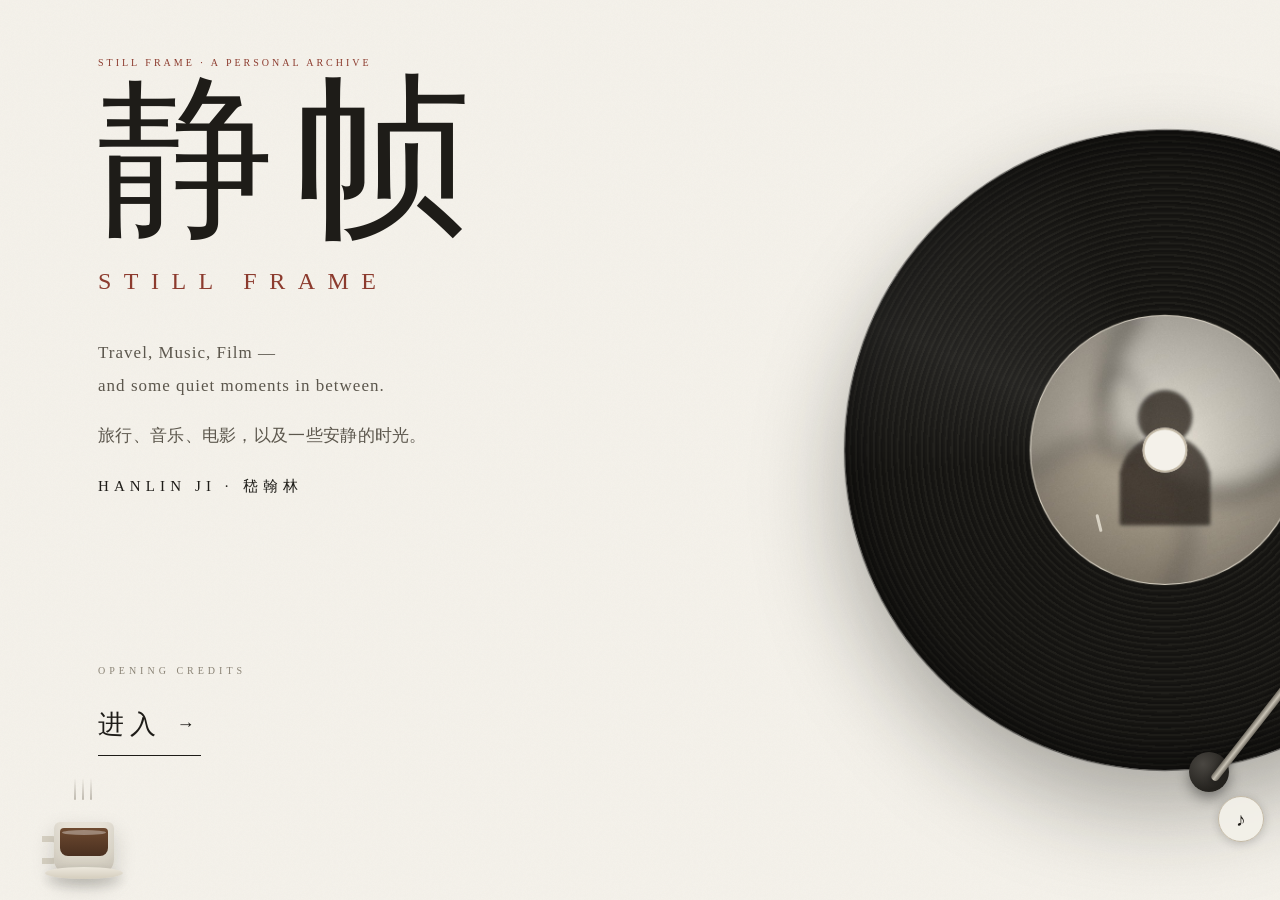
==== commit 85a1653d: "改用 iframe 外壳架构，背景音乐切换页面不中断" ====
--- a/index.html
+++ b/index.html
@@ -7,57 +7,27 @@
   <meta name="theme-color" content="#f4f1ea">
   <title>静帧 · Still Frame — 嵇翰林</title>
   <link rel="stylesheet" href="style1.css">
+  <style>
+    html, body {
+      height: 100%;
+      margin: 0;
+      padding: 0;
+      overflow: hidden;
+      background: var(--paper, #f4f1ea);
+    }
+    #shellFrame {
+      position: fixed;
+      inset: 0;
+      width: 100%;
+      height: 100%;
+      border: 0;
+      display: block;
+      background: var(--paper, #f4f1ea);
+    }
+  </style>
 </head>
 <body>
-  <a class="skip-link" href="#main">跳到主要内容</a>
-
-  <main id="main" class="cover">
-    <div class="cover__inner">
-      <p class="kicker kicker--russet">STILL FRAME · A PERSONAL ARCHIVE</p>
-      <h1 class="cover__brand">静帧</h1>
-      <p class="cover__brand-en">STILL FRAME</p>
-      <p class="cover__sub">Travel, Music, Film —<br>and some quiet moments in between.</p>
-      <p class="cover__sub-cn">旅行、音乐、电影，以及一些安静的时光。</p>
-      <p class="cover__name">HANLIN JI · 嵇翰林</p>
-
-      <div class="cover__entry">
-        <span class="opening-credits">Opening Credits</span>
-        <a class="enter-btn" href="journal1.html">
-          进入
-          <span class="arrow" aria-hidden="true">→</span>
-        </a>
-      </div>
-    </div>
-
-    <!-- 唱片场景（纯装饰） -->
-    <div class="vinyl-scene" aria-hidden="true">
-      <div class="vinyl">
-        <div class="vinyl__disc">
-          <div class="vinyl__label">
-            <img src="assets/portrait1.jpg" alt="占位照片：此处可替换为嵇翰林本人照片">
-          </div>
-          <div class="vinyl__hole"></div>
-        </div>
-      </div>
-      <div class="tonearm">
-        <div class="tonearm__pivot"></div>
-        <div class="tonearm__arm"></div>
-        <div class="tonearm__head"></div>
-        <div class="tonearm__needle"></div>
-      </div>
-    </div>
-
-    <!-- 咖啡杯（唱片另一侧，不旋转） -->
-    <div class="coffee" aria-hidden="true">
-      <span class="coffee__steam"></span>
-      <span class="coffee__steam"></span>
-      <span class="coffee__steam"></span>
-      <div class="coffee__handle"></div>
-      <div class="coffee__cup"></div>
-      <div class="coffee__saucer"></div>
-    </div>
-  </main>
-
+  <iframe id="shellFrame" src="index1.html" title="静帧 · Still Frame"></iframe>
   <script src="app1.js"></script>
 </body>
 </html>
--- a/style1.css
+++ b/style1.css
@@ -586,103 +586,123 @@
 .about-motto .q { color: var(--russet); }
 
 /* ============================================================
-   关系 · 软木板照片墙（错落，一屏完整呈现）
-   ============================================================ */
-.rel-board {
+   关系 · 照片墙（玻璃展柜 · 打印纸 · 翘边 · 杂乱美）
+   ============================================================ */
+.rel-wall {
+  position: relative;
   flex: 1;
   min-height: 0;
-  overflow: hidden;
+  overflow-y: auto;
+  overflow-x: hidden;
+  -webkit-overflow-scrolling: touch;
+  /* 柜内深色背景 */
+  background: #26221d;
+  /* 深木柜框 */
+  border: 12px solid #443a2c;
+  box-shadow:
+    inset 0 0 80px rgba(0,0,0,.62),
+    inset 0 0 8px rgba(0,0,0,.4),
+    0 14px 40px rgba(0,0,0,.38);
+  padding: 26px 20px 40px;
+}
+.rel-wall::-webkit-scrollbar { width: 7px; }
+.rel-wall::-webkit-scrollbar-thumb { background: rgba(255,255,255,.16); border-radius: 4px; }
+.rel-wall::-webkit-scrollbar-track { background: transparent; }
+/* 玻璃反光：斜向高光带，固定在玻璃层 */
+.rel-wall::after {
+  content: "";
+  position: absolute;
+  inset: 0;
+  background:
+    linear-gradient(115deg, transparent 24%, rgba(255,255,255,.06) 34%, rgba(255,255,255,.14) 42%, rgba(255,255,255,.04) 50%, transparent 58%),
+    linear-gradient(115deg, transparent 62%, rgba(255,255,255,.05) 74%, transparent 82%);
+  pointer-events: none;
+  z-index: 30;
+}
+
+.rel-grid {
   display: flex;
   flex-wrap: wrap;
-  align-items: center;
+  align-items: flex-start;
   justify-content: center;
-  align-content: center;
-  column-gap: clamp(18px, 2.4vw, 30px);
-  row-gap: clamp(16px, 2vw, 26px);
-  /* 软木板质感 */
-  background:
-    radial-gradient(circle at 20% 30%, rgba(90,60,35,.16) 0 1.5px, transparent 2px),
-    radial-gradient(circle at 80% 70%, rgba(90,60,35,.14) 0 1.5px, transparent 2px),
-    radial-gradient(circle at 50% 15%, rgba(90,60,35,.12) 0 1px, transparent 1.6px),
-    linear-gradient(140deg, #c9a77a, #bd9870 55%, #d2b183);
-  background-size: 90px 90px, 70px 70px, 55px 55px, 100% 100%;
-  border: 1px solid rgba(120,85,50,.35);
-  box-shadow: inset 0 0 40px rgba(70,45,20,.25), inset 0 0 4px rgba(70,45,20,.2);
-  padding: clamp(16px, 2.5vw, 30px);
-}
-
-.rel-pin {
+  gap: 22px 26px;
+}
+
+/* 每张照片 = 一张打印纸（深色背景上投射阴影） */
+.rel-card {
   position: relative;
-  flex: 0 0 auto;
-  background: #fdfaf3;
-  padding: 7px 7px 11px;
+  background: #fdfdfa;
+  padding: 9px 9px 20px;
   box-shadow:
-    0 1px 2px rgba(40,25,10,.2),
-    0 8px 22px rgba(40,25,10,.32);
-  transition: transform .4s var(--ease), box-shadow .4s var(--ease);
+    0 2px 4px rgba(0,0,0,.35),
+    0 10px 22px rgba(0,0,0,.40),
+    0 20px 44px rgba(0,0,0,.30);
   cursor: zoom-in;
-}
-/* 照片等比缩小：按各自宽高比设定宽度，错落 + 轻微旋转 + 垂直波浪 */
-.rel-pin:nth-child(1) { width: clamp(96px, 11vw, 130px); transform: rotate(-2.6deg); }
-.rel-pin:nth-child(2) { width: clamp(130px, 16vw, 190px); transform: rotate(1.8deg) translateY(10px); }
-.rel-pin:nth-child(3) { width: clamp(150px, 18vw, 215px); transform: rotate(-1.2deg) translateY(2px); }
-.rel-pin:nth-child(4) { width: clamp(128px, 15.5vw, 185px); transform: rotate(2.4deg) translateY(12px); }
-.rel-pin:nth-child(5) { width: clamp(120px, 14.5vw, 172px); transform: rotate(-1.8deg) translateY(-4px); }
-.rel-pin:hover {
-  transform: rotate(0deg) translateY(-6px);
-  box-shadow:
-    0 2px 4px rgba(40,25,10,.22),
-    0 16px 34px rgba(40,25,10,.4);
-  z-index: 4;
-}
-/* 图钉：更精致的金属图钉 */
-.rel-pin::before {
+  transition: transform .35s var(--ease), box-shadow .35s var(--ease);
+}
+/* 杂乱美：六种角度 + 位移，随机错落 */
+.rel-card:nth-child(6n+1) { transform: rotate(-4.5deg) translateY(-7px); }
+.rel-card:nth-child(6n+2) { transform: rotate(3.6deg) translateY(12px); }
+.rel-card:nth-child(6n+3) { transform: rotate(-2.2deg) translateY(4px); }
+.rel-card:nth-child(6n+4) { transform: rotate(5.2deg) translateY(-10px); }
+.rel-card:nth-child(6n+5) { transform: rotate(-5.8deg) translateY(9px); }
+.rel-card:nth-child(6n) { transform: rotate(2.8deg) translateY(-14px); }
+.rel-card:hover {
+  transform: rotate(0deg) translateY(-8px) scale(1.04);
+  box-shadow: 0 4px 10px rgba(0,0,0,.4), 0 18px 40px rgba(0,0,0,.45), 0 36px 70px rgba(0,0,0,.32);
+  z-index: 6;
+}
+
+/* 纸张底部翘边：椭圆阴影（纸边离开墙面） */
+.rel-card::before {
   content: "";
   position: absolute;
-  top: -8px; left: 50%;
-  transform: translateX(-50%);
-  width: 14px; height: 14px;
-  border-radius: 50%;
-  background: radial-gradient(circle at 32% 28%, #ffd98a, #dfa83f 45%, #a87922 70%, #7a5a1c);
-  box-shadow: 0 2px 4px rgba(40,25,10,.5), inset 0 -1px 1px rgba(0,0,0,.3);
-  z-index: 3;
-}
-.rel-pin::after {
+  left: 7%;
+  right: 7%;
+  bottom: -9px;
+  height: 18px;
+  background: radial-gradient(ellipse 52% 100% at center, rgba(0,0,0,.32), transparent 74%);
+  filter: blur(2px);
+  z-index: -1;
+}
+/* 右下角卷角（纸角折起，露出纸背） */
+.rel-card::after {
   content: "";
   position: absolute;
-  top: -2px; left: 50%;
-  transform: translateX(-50%);
-  width: 4px; height: 4px;
-  border-radius: 50%;
-  background: rgba(255,255,255,.55);
-  z-index: 4;
+  right: -1px;
+  bottom: -1px;
+  width: 0;
+  height: 0;
+  border-width: 0 0 16px 16px;
+  border-style: solid;
+  border-color: transparent transparent #e7e0d3 transparent;
   pointer-events: none;
 }
-.rel-pin img {
-  width: 100%;
-  height: auto;
+
+.rel-card__photo {
+  position: relative;
+  background: #f3efe6;
+  overflow: hidden;
+}
+.rel-card__photo img {
   display: block;
-  filter: sepia(.04) saturate(.95) contrast(1.01);
-}
-.rel-pin figcaption {
-  padding-top: 8px;
+  width: auto;
+  max-height: 124px;
+  filter: saturate(.9) contrast(1.04);
+}
+/* 照片大小差异，增强杂乱感 */
+.rel-card:nth-child(3n) .rel-card__photo img { max-height: 152px; }
+.rel-card:nth-child(5n) .rel-card__photo img { max-height: 98px; }
+
+.rel-card figcaption {
   text-align: center;
-}
-.rel-pin__name {
+  padding-top: 9px;
+}
+.rel-card__name {
   font-family: var(--font-serif);
-  font-size: 13px;
-  letter-spacing: .08em;
-  color: var(--ink);
-  display: inline-block;
-  border-bottom: 1px solid var(--line-strong);
-  padding-bottom: 1px;
-}
-.rel-note {
-  flex: 0 0 auto;
-  margin: 10px 0 0;
-  font-size: 11px;
-  color: var(--ink-faint);
-  line-height: 1.6;
+  font-size: 12px;
+  letter-spacing: .12em;
+  color: var(--ink-soft);
 }
 
 /* 照片点击放大查看（lightbox） */
@@ -711,32 +731,21 @@
   transition: transform .3s var(--ease);
 }
 .rel-lightbox.is-open .rel-lightbox__stage { transform: scale(1); }
-/* 放大视图复用照片墙的相框样式 */
-.rel-lightbox .rel-pin {
-  width: min(78vw, 620px);
-  max-width: none;
+/* 放大视图：打印纸等比放大，保留纸张质感与卷角 */
+.rel-lightbox .rel-card {
   transform: none;
-  padding: 12px 12px 18px;
-  background: #fdfaf3;
-  box-shadow: 0 30px 70px rgba(0,0,0,.55), 0 4px 12px rgba(0,0,0,.3);
   cursor: default;
-}
-.rel-lightbox .rel-pin:hover { transform: none; }
-.rel-lightbox .rel-pin::before {
-  width: 18px; height: 18px;
-  top: -9px;
-}
-.rel-lightbox .rel-pin::after {
-  width: 5px; height: 5px;
-  top: -2px;
-}
-.rel-lightbox .rel-pin img {
-  width: 100%;
-  height: auto;
-  max-height: 74vh;
-  object-fit: contain;
-}
-.rel-lightbox .rel-pin__name { font-size: 17px; }
+  padding: 16px 16px 36px;
+  box-shadow: 0 1px 3px rgba(0,0,0,.18), 0 18px 40px rgba(0,0,0,.34), 0 40px 90px rgba(0,0,0,.28);
+}
+.rel-lightbox .rel-card:hover { transform: none; }
+.rel-lightbox .rel-card__photo img {
+  max-height: min(68vh, 620px);
+  width: auto;
+  filter: saturate(.94) contrast(1.02);
+}
+.rel-lightbox .rel-card::after { border-width: 0 0 26px 26px; }
+.rel-lightbox .rel-card__name { font-size: 17px; letter-spacing: .16em; color: var(--ink); }
 .rel-lightbox__close {
   position: absolute;
   top: -44px;
@@ -1176,7 +1185,10 @@
   .coffee-note { grid-template-columns: 1fr; }
   .photo-stack { display: none; }
 
-  .rel-board { column-gap: 12px; row-gap: 12px; }
+  .rel-grid { gap: 16px 18px; }
+  .rel-card__photo img { max-height: 104px; }
+  .rel-card:nth-child(3n) .rel-card__photo img { max-height: 128px; }
+  .rel-card:nth-child(5n) .rel-card__photo img { max-height: 82px; }
 
   /* 旅行页手机端：地图按比例铺满宽度，页面可纵向滚动 */
   .page-map { overflow-y: auto; -webkit-overflow-scrolling: touch; }
@@ -1228,7 +1240,11 @@
   .identity__item:nth-child(n+3) { border-top: 1px solid var(--line); }
   .identity__value { white-space: normal; font-size: 15px; line-height: 1.5; }
 
-  .rel-board { overflow-y: auto; align-items: flex-start; column-gap: 12px; row-gap: 12px; }
+  .rel-grid { gap: 12px 14px; }
+  .rel-card__photo img { max-height: 86px; }
+  .rel-card:nth-child(3n) .rel-card__photo img { max-height: 106px; }
+  .rel-card:nth-child(5n) .rel-card__photo img { max-height: 68px; }
+  .rel-card__name { font-size: 10px; letter-spacing: .12em; }
 
   .film-card { width: clamp(140px, 42vw, 190px); }
   .film-card__body h3 { font-size: 15px; }
@@ -1264,3 +1280,41 @@
   .vinyl__disc { animation: none; }
   .now-playing__cover.is-spinning img { animation: none; }
 }
+
+/* ============================================================
+   背景音乐 · 悬浮播放按钮
+   ============================================================ */
+.music-fab {
+  position: fixed;
+  right: 16px;
+  bottom: 58px;
+  z-index: 90;
+  width: 46px;
+  height: 46px;
+  border-radius: 50%;
+  border: 1px solid var(--line-strong);
+  background: rgba(244, 241, 234, .92);
+  color: var(--ink);
+  cursor: pointer;
+  display: flex;
+  align-items: center;
+  justify-content: center;
+  box-shadow: 0 2px 10px rgba(0, 0, 0, .18);
+  -webkit-backdrop-filter: blur(4px);
+  backdrop-filter: blur(4px);
+  transition: transform .3s var(--ease), background .3s var(--ease), color .3s var(--ease);
+}
+.music-fab:hover { transform: translateY(-2px); background: #fff; }
+.music-fab__ico {
+  font-size: 19px;
+  line-height: 1;
+  display: block;
+}
+.music-fab.is-playing { color: var(--russet); border-color: var(--russet); }
+.music-fab.is-playing .music-fab__ico {
+  animation: musicPulse 2.2s ease-in-out infinite;
+}
+@keyframes musicPulse {
+  0%, 100% { transform: scale(1); }
+  50% { transform: scale(1.3); }
+}
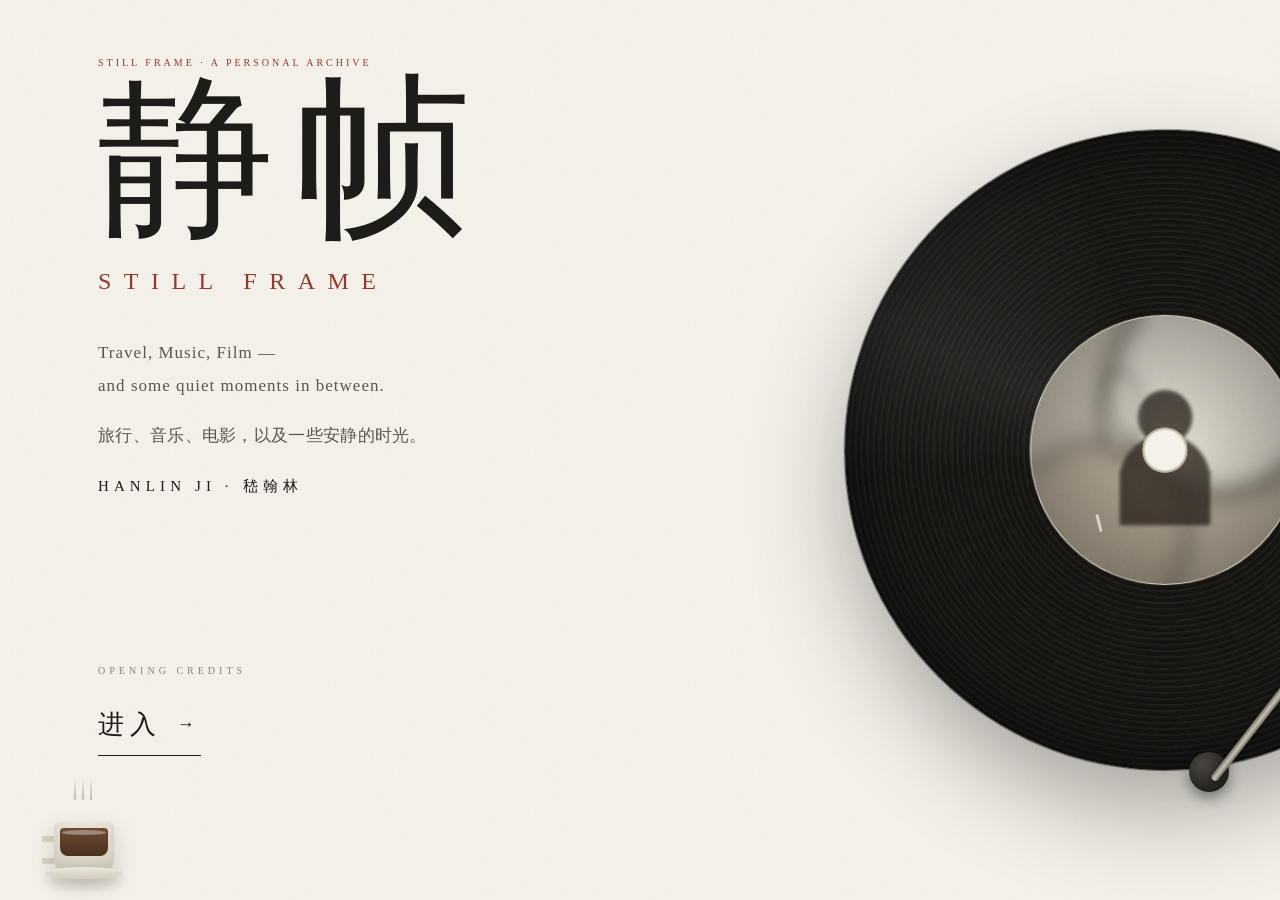
==== commit 22acc473: "更新了网页" ====
--- a/index.html
+++ b/index.html
@@ -7,27 +7,57 @@
   <meta name="theme-color" content="#f4f1ea">
   <title>静帧 · Still Frame — 嵇翰林</title>
   <link rel="stylesheet" href="style1.css">
-  <style>
-    html, body {
-      height: 100%;
-      margin: 0;
-      padding: 0;
-      overflow: hidden;
-      background: var(--paper, #f4f1ea);
-    }
-    #shellFrame {
-      position: fixed;
-      inset: 0;
-      width: 100%;
-      height: 100%;
-      border: 0;
-      display: block;
-      background: var(--paper, #f4f1ea);
-    }
-  </style>
 </head>
 <body>
-  <iframe id="shellFrame" src="index1.html" title="静帧 · Still Frame"></iframe>
+  <a class="skip-link" href="#main">跳到主要内容</a>
+
+  <main id="main" class="cover">
+    <div class="cover__inner">
+      <p class="kicker kicker--russet">STILL FRAME · A PERSONAL ARCHIVE</p>
+      <h1 class="cover__brand">静帧</h1>
+      <p class="cover__brand-en">STILL FRAME</p>
+      <p class="cover__sub">Travel, Music, Film —<br>and some quiet moments in between.</p>
+      <p class="cover__sub-cn">旅行、音乐、电影，以及一些安静的时光。</p>
+      <p class="cover__name">HANLIN JI · 嵇翰林</p>
+
+      <div class="cover__entry">
+        <span class="opening-credits">Opening Credits</span>
+        <a class="enter-btn" href="journal1.html">
+          进入
+          <span class="arrow" aria-hidden="true">→</span>
+        </a>
+      </div>
+    </div>
+
+    <!-- 唱片场景（纯装饰） -->
+    <div class="vinyl-scene" aria-hidden="true">
+      <div class="vinyl">
+        <div class="vinyl__disc">
+          <div class="vinyl__label">
+            <img src="assets/portrait1.jpg" alt="占位照片：此处可替换为嵇翰林本人照片">
+          </div>
+          <div class="vinyl__hole"></div>
+        </div>
+      </div>
+      <div class="tonearm">
+        <div class="tonearm__pivot"></div>
+        <div class="tonearm__arm"></div>
+        <div class="tonearm__head"></div>
+        <div class="tonearm__needle"></div>
+      </div>
+    </div>
+
+    <!-- 咖啡杯（唱片另一侧，不旋转） -->
+    <div class="coffee" aria-hidden="true">
+      <span class="coffee__steam"></span>
+      <span class="coffee__steam"></span>
+      <span class="coffee__steam"></span>
+      <div class="coffee__handle"></div>
+      <div class="coffee__cup"></div>
+      <div class="coffee__saucer"></div>
+    </div>
+  </main>
+
   <script src="app1.js"></script>
 </body>
 </html>
--- a/style1.css
+++ b/style1.css
@@ -1281,40 +1281,3 @@
   .now-playing__cover.is-spinning img { animation: none; }
 }
 
-/* ============================================================
-   背景音乐 · 悬浮播放按钮
-   ============================================================ */
-.music-fab {
-  position: fixed;
-  right: 16px;
-  bottom: 58px;
-  z-index: 90;
-  width: 46px;
-  height: 46px;
-  border-radius: 50%;
-  border: 1px solid var(--line-strong);
-  background: rgba(244, 241, 234, .92);
-  color: var(--ink);
-  cursor: pointer;
-  display: flex;
-  align-items: center;
-  justify-content: center;
-  box-shadow: 0 2px 10px rgba(0, 0, 0, .18);
-  -webkit-backdrop-filter: blur(4px);
-  backdrop-filter: blur(4px);
-  transition: transform .3s var(--ease), background .3s var(--ease), color .3s var(--ease);
-}
-.music-fab:hover { transform: translateY(-2px); background: #fff; }
-.music-fab__ico {
-  font-size: 19px;
-  line-height: 1;
-  display: block;
-}
-.music-fab.is-playing { color: var(--russet); border-color: var(--russet); }
-.music-fab.is-playing .music-fab__ico {
-  animation: musicPulse 2.2s ease-in-out infinite;
-}
-@keyframes musicPulse {
-  0%, 100% { transform: scale(1); }
-  50% { transform: scale(1.3); }
-}
